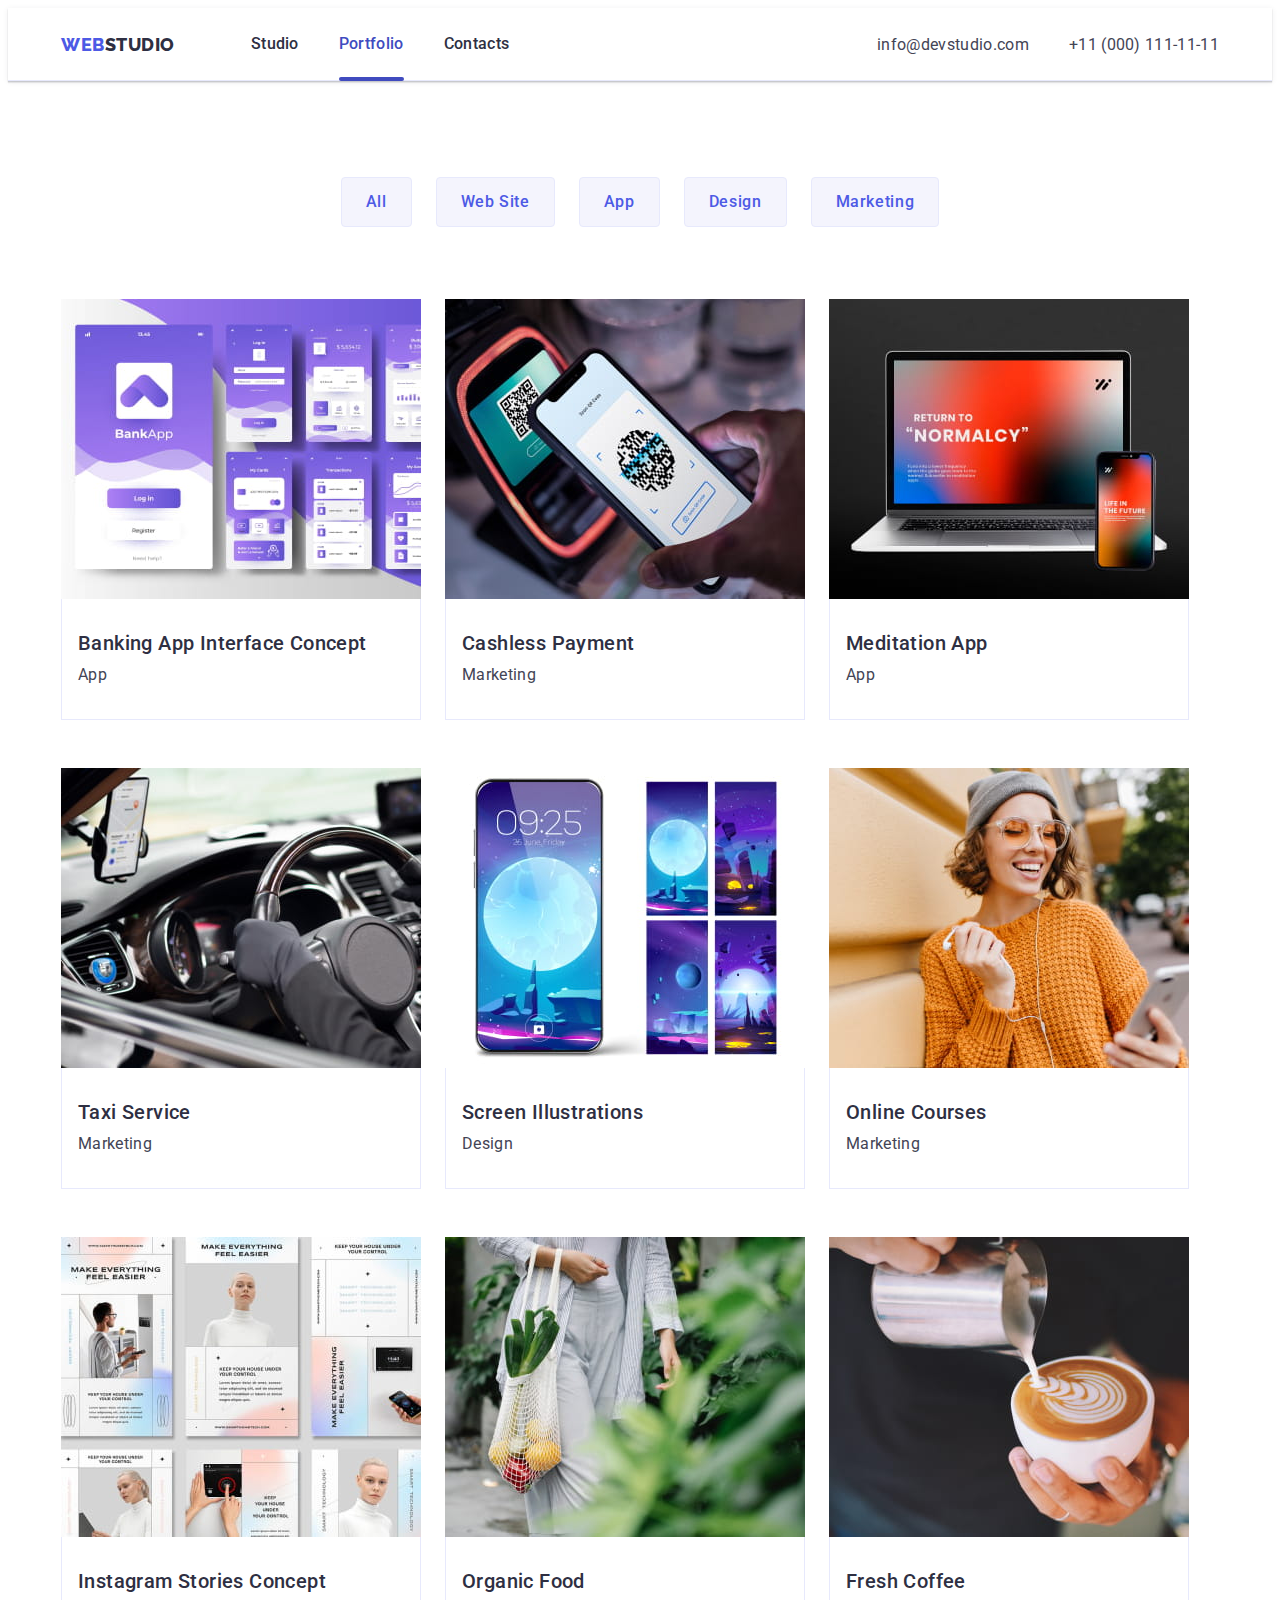
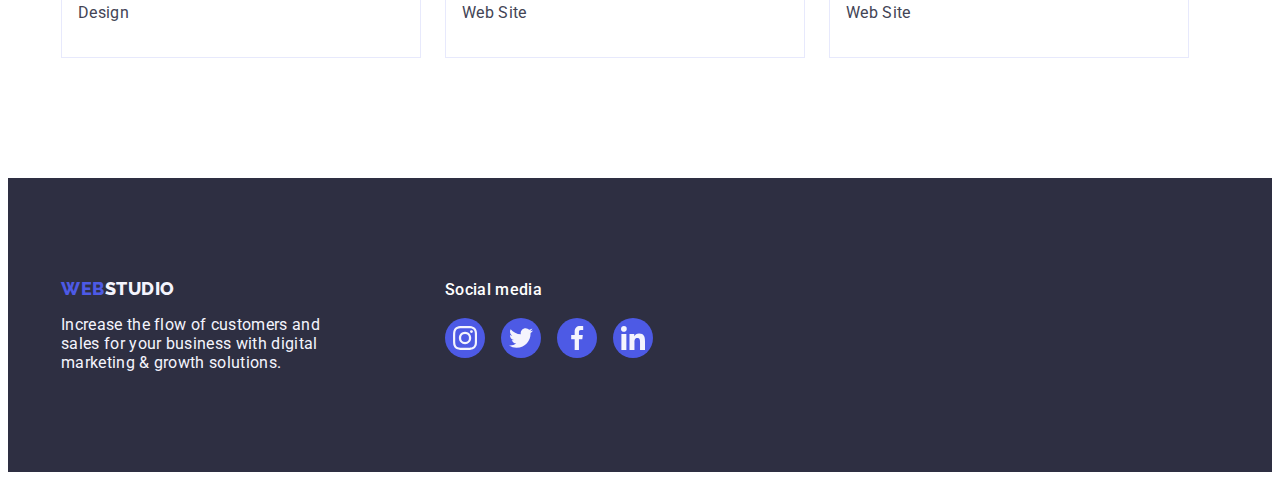
==== portfolio.html @ 4f1184f6 "Initial commit" ====
<!DOCTYPE html>
<html lang="en">
  <head>
    <meta charset="UTF-8" />
    <meta http-equiv="X-UA-Compatible" content="IE=edge" />
    <meta name="viewport" content="width=device-width, initial-scale=1.0" />
    <title>Portfolio</title>
    <link rel="preconnect" href="https://fonts.googleapis.com" />
    <link rel="preconnect" href="https://fonts.gstatic.com" crossorigin />
    <link
      href="https://fonts.googleapis.com/css2?family=Raleway:wght@800&family=Roboto:wght@400;500;700;900&display=swap"
      rel="stylesheet"
    />
    <link
      rel="stylesheet"
      href="https://cdnjs.cloudflare.com/ajax/libs/modern-normalize/1.1.0/modern-normalize.min.css"
      integrity="sha512-wpPYUAdjBVSE4KJnH1VR1HeZfpl1ub8YT/NKx4PuQ5NmX2tKuGu6U/JRp5y+Y8XG2tV+wKQpNHVUX03MfMFn9Q=="
      crossorigin="anonymous"
      referrerpolicy="no-referrer"
    />
    <link rel="stylesheet" href="./css/styles.css" />
  </head>
  <body>
    <!-- Header section -->
    <header class="header">
      <div class="header-container container">
        <!-- Navigation -->
        <nav class="header-nav">
          <a class="header-logo logo link" href="./index.html"
            >Web<span class="logo-span">Studio</span></a
          >
          <ul class="header-nav-list list">
            <li class="nav-item">
              <a class="header-link link" href="./index.html">Studio</a>
            </li>
            <li class="nav-item">
              <a class="header-link link active" href="./portfolio.html"
                >Portfolio</a
              >
            </li>
            <li class="nav-item">
              <a class="header-link link" href="./contacts.htm">Contacts</a>
            </li>
          </ul>
        </nav>

        <!-- Address -->
        <address class="header-address">
          <ul class="header-address-list list">
            <li class="address-item">
              <a class="address-link link" href="mailto:info@devstudio.com"
                >info@devstudio.com</a
              >
            </li>
            <li class="address-item">
              <a class="address-link link" href="tel:+110001111111"
                >+11 (000) 111-11-11</a
              >
            </li>
          </ul>
        </address>
      </div>
    </header>

    <main>
      <!-- Portfolio section -->
      <section class="portfolio">
        <div class="container">
          <!--Скрытый заголовок, используем для ассистивных технологий и индексатор -->
          <h1 class="portfolio-title title visually-hidden">Our Portfolio</h1>

          <ul class="portfolio-button-list list">
            <li>
              <button class="portfolio-button btn" type="button">All</button>
            </li>
            <li>
              <button class="portfolio-button btn" type="button">
                Web Site
              </button>
            </li>
            <li>
              <button class="portfolio-button btn" type="button">App</button>
            </li>
            <li>
              <button class="portfolio-button btn" type="button">Design</button>
            </li>
            <li>
              <button class="portfolio-button btn" type="button">
                Marketing
              </button>
            </li>
          </ul>

          <ul class="portfolio-img-list list">
            <li class="portfolio-item">
              <a class="portfolio-link link" href="">
                <div class="portfolio-thumb">
                  <img
                    src="./images/portfolio/banking-1.jpg"
                    alt="bank app"
                    width="360"
                    height="300"
                  />

                  <p class="overlay-text text">
                    14 Stylish and User-Friendly App Design Concepts · Task
                    Manager App · Calorie Tracker App · Exotic Fruit Ecommerce
                    App · Cloud Storage App
                  </p>
                </div>
                <div class="portfolio-description">
                  <h2 class="subtitle">Banking App Interface Concept</h2>
                  <p class="text">App</p>
                </div>
              </a>
            </li>
            <li class="portfolio-item">
              <a class="portfolio-link link" href="">
                <div class="portfolio-thumb">
                  <img
                    src="./images/portfolio/payment-2.jpg"
                    alt="mobilephone"
                    width="360"
                    height="300"
                  />

                  <p class="overlay-text text">
                    14 Stylish and User-Friendly App Design Concepts · Task
                    Manager App · Calorie Tracker App · Exotic Fruit Ecommerce
                    App · Cloud Storage App
                  </p>
                </div>
                <div class="portfolio-description">
                  <h2 class="subtitle">Cashless Payment</h2>
                  <p class="text">Marketing</p>
                </div>
              </a>
            </li>
            <li class="portfolio-item">
              <a class="portfolio-link link" href="">
                <div class="portfolio-thumb">
                  <img
                    src="./images/portfolio/meditation-3.jpg"
                    alt="laptop"
                    width="360"
                    height="300"
                  />

                  <p class="overlay-text text">
                    14 Stylish and User-Friendly App Design Concepts · Task
                    Manager App · Calorie Tracker App · Exotic Fruit Ecommerce
                    App · Cloud Storage App
                  </p>
                </div>
                <div class="portfolio-description">
                  <h2 class="subtitle">Meditation App</h2>
                  <p class="text">App</p>
                </div>
              </a>
            </li>
            <li class="portfolio-item">
              <a class="portfolio-link link" href="">
                <div class="portfolio-thumb">
                  <img
                    src="./images/portfolio/taxi-4.jpg"
                    alt="car"
                    width="360"
                    height="300"
                  />

                  <p class="overlay-text text">
                    14 Stylish and User-Friendly App Design Concepts · Task
                    Manager App · Calorie Tracker App · Exotic Fruit Ecommerce
                    App · Cloud Storage App
                  </p>
                </div>
                <div class="portfolio-description">
                  <h2 class="subtitle">Taxi Service</h2>
                  <p class="text">Marketing</p>
                </div>
              </a>
            </li>
            <li class="portfolio-item">
              <a class="portfolio-link link" href="">
                <div class="portfolio-thumb">
                  <img
                    src="./images/portfolio/illustrations-5.jpg"
                    alt="mobilephone"
                    width="360"
                    height="300"
                  />

                  <p class="overlay-text text">
                    14 Stylish and User-Friendly App Design Concepts · Task
                    Manager App · Calorie Tracker App · Exotic Fruit Ecommerce
                    App · Cloud Storage App
                  </p>
                </div>
                <div class="portfolio-description">
                  <h2 class="subtitle">Screen Illustrations</h2>
                  <p class="text">Design</p>
                </div>
              </a>
            </li>
            <li class="portfolio-item">
              <a class="portfolio-link link" href="">
                <div class="portfolio-thumb">
                  <img
                    src="./images/portfolio/courses-6.jpg"
                    alt="girl"
                    width="360"
                    height="300"
                  />

                  <p class="overlay-text text">
                    14 Stylish and User-Friendly App Design Concepts · Task
                    Manager App · Calorie Tracker App · Exotic Fruit Ecommerce
                    App · Cloud Storage App
                  </p>
                </div>
                <div class="portfolio-description">
                  <h2 class="subtitle">Online Courses</h2>
                  <p class="text">Marketing</p>
                </div>
              </a>
            </li>
            <li class="portfolio-item">
              <a class="portfolio-link link" href="">
                <div class="portfolio-thumb">
                  <img
                    src="./images/portfolio/instories-7.jpg"
                    alt="people and innovations"
                    width="360"
                    height="300"
                  />

                  <p class="overlay-text text">
                    14 Stylish and User-Friendly App Design Concepts · Task
                    Manager App · Calorie Tracker App · Exotic Fruit Ecommerce
                    App · Cloud Storage App
                  </p>
                </div>
                <div class="portfolio-description">
                  <h2 class="subtitle">Instagram Stories Concept</h2>
                  <p class="text">Design</p>
                </div>
              </a>
            </li>
            <li class="portfolio-item">
              <a class="portfolio-link link" href="">
                <div class="portfolio-thumb">
                  <img
                    src="./images/portfolio/orgfood-8.jpg"
                    alt="woman carry vegetables"
                    width="360"
                    height="300"
                  />

                  <p class="overlay-text text">
                    14 Stylish and User-Friendly App Design Concepts · Task
                    Manager App · Calorie Tracker App · Exotic Fruit Ecommerce
                    App · Cloud Storage App
                  </p>
                </div>
                <div class="portfolio-description">
                  <h2 class="subtitle">Organic Food</h2>
                  <p class="text">Web Site</p>
                </div>
              </a>
            </li>
            <li class="portfolio-item">
              <a class="portfolio-link link" href="">
                <div class="portfolio-thumb">
                  <img
                    src="./images/portfolio/frcoffe-9.jpg"
                    alt="cup of coffee"
                    width="360"
                    height="300"
                  />

                  <p class="overlay-text text">
                    14 Stylish and User-Friendly App Design Concepts · Task
                    Manager App · Calorie Tracker App · Exotic Fruit Ecommerce
                    App · Cloud Storage App
                  </p>
                </div>
                <div class="portfolio-description">
                  <h2 class="subtitle">Fresh Coffee</h2>
                  <p class="text">Web Site</p>
                </div>
              </a>
            </li>
          </ul>
        </div>
      </section>
    </main>

    <!-- Footer -->
    <footer class="footer">
      <div class="footer-container container">
        <div class="logo-container">
          <a class="logo link" href="./index.html"
            >Web<span class="footer-span">Studio</span></a
          >
          <p class="footer-text">
            Increase the flow of customers and sales for your business with
            digital marketing & growth solutions.
          </p>
        </div>
        <div class="social-container">
          <p class="footer-social-text">Social media</p>
          <ul class="footer-social-list list">
            <li class="footer-social-item">
              <a
                class="footer-social-link"
                href="https://www.instagram.com/"
                target="_blank"
                rel="noopener noreferrer"
                aria-label="Instagram icon"
              >
                <svg class="footer-social-icon" width="24" height="24">
                  <use href="./images/icons.svg#icon-instagram"></use>
                </svg>
              </a>
            </li>
            <li class="footer-social-item">
              <a
                class="footer-social-link"
                href="https://twitter.com/"
                target="_blank"
                rel="noopener noreferrer"
                aria-label="Twitter icon"
              >
                <svg class="footer-social-icon" width="24" height="24">
                  <use href="./images/icons.svg#icon-twitter"></use>
                </svg>
              </a>
            </li>
            <li class="footer-social-item">
              <a
                class="footer-social-link"
                href="https://www.facebook.com/"
                target="_blank"
                rel="noopener noreferrer"
                aria-label="Facebook icon"
              >
                <svg class="footer-social-icon" width="24" height="24">
                  <use href="./images/icons.svg#icon-facebook"></use>
                </svg>
              </a>
            </li>
            <li class="footer-social-item">
              <a
                class="footer-social-link"
                href="https://www.linkedin.com/"
                target="_blank"
                rel="noopener noreferrer"
                aria-label="Linkedin icon"
              >
                <svg class="footer-social-icon" width="24" height="24">
                  <use href="./images/icons.svg#icon-linkedin"></use>
                </svg>
              </a>
            </li>
          </ul>
        </div>
      </div>
    </footer>
  </body>
</html>
---- css/styles.css ----
:root {
  /* FONTS */
  --primary-fonts: Roboto, sans-serif;
  --secondary-fonts: Raleway, sans-serif;

  /* FONTS COLOR */
  --primary-text-color: #434455;
  --secondary-text-color: #2e2f42;
  --third-text-color: #f4f4fd;

  /* ACCENT COLOR */
  --primary-accent-color: #404bbf;
  --secondary-accent-color: #4d5ae5;
  --third-accent-color: #31d0aa;

  /* BACKGROUN-COLOR */
  --primary-background-color: #ffffff;
  --secondary-background-color: #2e2f42;
  --third-background-color: #f4f4fd;
  --border-color: #e7e9fc;
  --secondary-border-color: #8e8f99;

  /* MODAL-BG-COLOR */
  --backdrop-background-color: rgba(46, 47, 66, 0.4);
  --modal-background-color: #fcfcfc;
  --modal-btn-color: #e7e9fc;
  --modal-icon-color: #2e2f42;

  /* ICONS COLOR */
  --social-icons-color: #f4f4fd;
  --customer-icon-color: #8e8f99;

  /* ANIMATION */

  --anim-fast: 250ms cubic-bezier(0.4, 0, 0.2, 1);

  /* Z-INDEX */
  --header-idx: 10;
  --modal-idx: 100;
}

/**
  |============================
  | Visualy-hidden H2 H1 utilita
  |============================
*/
.visually-hidden {
  position: absolute;
  width: 1px;
  height: 1px;
  margin: -1px;
  border: 0;
  padding: 0;
  white-space: nowrap;
  clip-path: inset(100%);
  clip: rect(0 0 0 0);
  overflow: hidden;
}

.is-hidden {
  opacity: 0;
  visibility: hidden;
  pointer-events: none;
}

/**
  |============================
  | BASE STYLE
  |============================
*/
body {
  /* padding-top: 72px; */
  font-family: var(--primary-fonts);
  letter-spacing: 0.02em;
  color: var(--primary-text-color);

  background-color: var(--primary-background-color);
}

h1,
h2,
h3,
h4,
h5,
h6,
p {
  margin: 0;
}

img {
  display: block;
}

ul {
  margin: 0;
  padding: 0;
}

.container {
  padding-left: 15px;
  padding-right: 15px;
  margin: 0 auto;

  width: 1158px;
  /* outline: 2px solid tomato; */
}

.list {
  list-style: none;
}

.link {
  color: currentColor;
  text-decoration: none;
}

.title {
  color: var(--secondary-text-color);
  font-weight: 700;
  font-size: 36px;
  line-height: 1.1;
  text-align: center;
  text-transform: capitalize;
}

.subtitle {
  margin-bottom: 8px;

  color: var(--secondary-text-color);
  letter-spacing: 0.02em;
  font-weight: 500;
  font-size: 20px;
  line-height: 1.2;
}

.text {
  font-size: 16px;
  line-height: 1.5;
}

.btn {
  display: inline-block;

  font-family: inherit;
  font-size: 16px;
  font-weight: 500;
  line-height: 1.5;
  letter-spacing: 0.04em;

  cursor: pointer;
  border-radius: 4px;
}

/* INDEX PAGE */
/**
  |============================
  | HEADER STYLE
  |============================
*/

.header-container {
  display: flex;
  align-items: center;
}

/* HEADER NAV */
.header {
  /* position: fixed;
  top: 0;
  left: 0; */

  width: 100%;

  box-shadow: 0px 2px 1px rgba(46, 47, 66, 0.08),
    0px 1px 1px rgba(46, 47, 66, 0.16), 0px 1px 6px rgba(46, 47, 66, 0.08);

  border-bottom: 1px solid var(--border-color);
}
.header-nav {
  margin-right: auto;

  display: flex;
  align-items: center;
}
.logo {
  color: #4d5ae5;
  font-family: var(--secondary-fonts);
  font-weight: 800;
  font-size: 18px;
  line-height: 1.17;
  letter-spacing: 0.03em;
  text-transform: uppercase;
}

.header-logo {
  margin-right: 76px;
  padding: 25.5px 0;

  display: block;
}

.logo-span {
  color: #2e2f42;
}

.header-nav-list {
  display: flex;
  gap: 40px;
}

.header-link {
  position: relative;

  display: block;
  padding: 24px 0;

  color: var(--secondary-text-color);
  font-weight: 500;
  font-size: 16px;
  line-height: 1.5;

  transition: color var(--anim-fast);
}

.header-link:hover,
.header-link:focus {
  color: var(--primary-accent-color);
}

.header-link.active {
  color: var(--primary-accent-color);
}

.header-link::after {
  content: '';
  position: absolute;
  bottom: -1px;

  display: block;
  width: 100%;
  height: 4px;

  border-radius: 2px;
}

.header-link.active::after {
  background-color: var(--primary-accent-color);
}

/* HEADER ADRRESS */
.header-address-list {
  display: flex;
  gap: 40px;
}

.address-link {
  padding: 24px 0;

  display: block;

  font-style: normal;

  transition: color var(--anim-fast);
}

.address-link:hover,
.address-link:focus {
  color: var(--primary-accent-color);
}

/**
  |============================
  | HERO STYLE
  |============================
*/

.hero {
  max-width: 1440px;
  margin-left: auto;
  margin-right: auto;
  padding-top: 188px;
  padding-bottom: 188px;

  text-align: center;

  background-color: var(--secondary-background-color);
  background-image: linear-gradient(
      rgba(46, 47, 66, 0.7),
      rgba(46, 47, 66, 0.7)
    ),
    url(../images/hero/hero-bgi.jpg);
  background-repeat: no-repeat;
  background-size: cover;
  background-position: center;
}

.hero-title {
  max-width: 496px;
  margin-bottom: 48px;
  margin-left: auto;
  margin-right: auto;

  color: #ffffff;
  font-weight: 700;
  font-size: 56px;
  line-height: 1.07;
  letter-spacing: 0.02em;
}

.hero-button {
  padding: 16px 32px;

  display: block;
  margin: 0 auto;
  min-width: 169px;
  height: 56px;

  color: #ffffff;

  background-color: var(--secondary-accent-color);
  border: none;

  transition: background-color var(--anim-fast);
}

.hero-button:hover,
.hero-button:focus {
  background-color: var(--primary-accent-color);
}

/**
  |============================
  | FEATURES STYLE
  |============================
*/
.features {
  padding-top: 120px;
  padding-bottom: 120px;
}

.features-list {
  display: flex;
  gap: 24px;
}

.features-item {
  flex-basis: calc((100% - 24px * 3) / 4);
}

/* FEATURES ICONS STYLE */

.features-thumb {
  display: flex;
  justify-content: center;
  align-items: center;
  height: 112px;
  margin-bottom: 8px;

  background: var(--third-background-color);
  border-radius: 4px;
}

/**
  |============================
  | ABOUT STYLE
  |============================
*/

.about {
  padding-bottom: 120px;
}

.about-title {
  margin-bottom: 72px;
}

.about-list {
  display: flex;
  gap: 24px;
}

.about-item {
  flex-basis: calc((100% - 24px * 2) / 3);
}

/**
  |============================
  | EMPLOYEE STYLE
  |============================
*/
.employee {
  padding: 120px 0;

  background-color: var(--third-background-color);
}

.employee-title {
  margin-bottom: 72px;
}

.employee-list {
  display: flex;
  gap: 24px;
}

.employee-item {
  flex-basis: calc((100% - 24px * 3) / 4);
  border-radius: 0px 0px 4px 4px;
  background-color: var(--primary-background-color);
  box-shadow: 0px 1px 6px rgba(46, 47, 66, 0.08),
    0px 1px 1px rgba(46, 47, 66, 0.16), 0px 2px 1px rgba(46, 47, 66, 0.08);
}

.employee-description {
  padding-top: 32px;
  padding-bottom: 32px;
}

.employee-text {
  margin-bottom: 8px;
  text-align: center;
}

/* EMPLOYEE SOCIAL ICONS */

.employee-social-list {
  display: flex;
  justify-content: center;
  gap: 24px;
}

.employee-social-link {
  display: flex;
  justify-content: center;
  align-items: center;
  width: 40px;
  height: 40px;

  color: var(--social-icons-color);

  background-color: var(--secondary-accent-color);
  border-radius: 50%;

  transition: background-color var(--anim-fast);
}

.employee-social-link:hover,
.employee-social-link:focus {
  background-color: var(--primary-accent-color);
}

.employee-social-icon {
  fill: currentColor;
}

/**
  |============================
  | CUSTOMERS STYLEA
  |============================
*/

.customers {
  padding-top: 120px;
  padding-bottom: 120px;
}

.customers-title {
  margin-bottom: 72px;
}

.customers-social-list {
  display: flex;
  gap: 24px;
}

.customers-social-link {
  display: flex;
  justify-content: center;
  align-items: center;
  width: 168px;
  height: 88px;

  color: var(--customer-icon-color);

  border: 1px solid var(--secondary-border-color);
  border-radius: 4px;

  transition: border-color var(--anim-fast), color var(--anim-fast);
}

.customers-social-link:hover,
.customers-social-link:focus {
  border-color: var(--primary-accent-color);
  color: var(--primary-accent-color);
}

.customer-social-icon {
  fill: currentColor;
}

/**
  |============================
  | FOOTER STYLE
  |============================
*/
.footer {
  padding-top: 100px;
  padding-bottom: 100px;

  color: var(--third-text-color);

  background-color: var(--secondary-background-color);
}

.footer-container {
  display: flex;
  align-items: baseline;
}

.logo-container {
  margin-right: 120px;
}

.footer .logo {
  margin-bottom: 16px;

  display: inline-block;
}

.footer-span {
  color: #f4f4fd;
}

.footer-text {
  width: 264px;
}

/* FOOTER SOCIAL STYLE */

.footer-social-text {
  margin-bottom: 16px;
  color: #ffffff;
  font-weight: 500;
  line-height: 1.5;
}

.footer-social-list {
  display: flex;
  gap: 16px;
}

.footer-social-link {
  display: flex;
  justify-content: center;
  align-items: center;
  width: 40px;
  height: 40px;

  color: var(--social-icons-color);

  background-color: var(--secondary-accent-color);
  border-radius: 50%;

  transition: background-color var(--anim-fast);
}

.footer-social-link:hover,
.footer-social-link:focus {
  background-color: var(--third-accent-color);
}

.footer-social-icon {
  fill: currentColor;
}

/* PORTFOLIO-PAGE */

/**
  |============================
  | PORTFOLIO BUTTON STYLE
  |============================
*/

.portfolio-button-list {
  margin-bottom: 72px;

  display: flex;
  gap: 24px;
  justify-content: center;
}

.portfolio-button {
  padding: 12px 24px;

  min-width: 69px;
  min-height: 48px;

  color: var(--secondary-accent-color);

  border: 1px solid var(--border-color);
  background-color: var(--third-background-color);

  transition: color var(--anim-fast), border-color var(--anim-fast),
    background-color var(--anim-fast), box-shadow var(--anim-fast);
}

.portfolio-button:hover,
.portfolio-button:focus {
  color: #ffffff;
  border-color: 1px solid transparent;
  background-color: var(--primary-accent-color);
  box-shadow: 0px 3px 1px rgba(0, 0, 0, 0.1), 0px 2px 1px rgba(0, 0, 0, 0.08),
    0px 2px 2px rgba(0, 0, 0, 0.12);
}

/**
  |============================
  | PORTFOLIO STYLE
  |============================
*/

.portfolio {
  padding-top: 96px;
  padding-bottom: 120px;
}

.portfolio-img-list {
  display: flex;
  flex-wrap: wrap;
  column-gap: 24px;
  row-gap: 48px;
  flex-basis: calc((100% - 48px * 2) / 3);
}

.portfolio-link {
  display: block;

  transition: box-shadow var(--anim-fast);
}

.portfolio-link:hover,
.portfolio-link:focus {
  box-shadow: 0px 1px 6px rgba(46, 47, 66, 0.08),
    0px 1px 1px rgba(46, 47, 66, 0.16), 0px 2px 1px rgba(46, 47, 66, 0.08);
}

/* PORTFOLIO overlay action*/
.portfolio-thumb {
  position: relative;
  overflow: hidden;
}

.overlay-text {
  padding: 40px 32px;
  position: absolute;
  top: 0;
  left: 0;

  width: 100%;
  height: 100%;

  color: var(--third-text-color);
  background-color: var(--secondary-accent-color);

  transform: translateY(100%);
  transition: transform var(--anim-fast);
}

.portfolio-link:hover .overlay-text,
.portfolio-link:focus .overlay-text {
  transform: translateY(0);
}

.portfolio-description {
  padding: 32px 16px;

  border: 1px solid var(--border-color);

  border-top: none;
}

/**
  |============================
  | MODAL WINDOW
  |============================
*/

.backdrop {
  position: fixed;
  top: 0;
  left: 0;
  width: 100%;
  height: 100%;

  background-color: var(--backdrop-background-color);
  /* backdrop-filter: blur(1px); */
  z-index: var(--modal-idx);

  transition: opacity var(--anim-fast), visibility var(--anim-fast);
}

.backdrop.is-hidden {
  opacity: 0;
  visibility: hidden;
  pointer-events: none;
}

.backdrop.is-hidden .modal {
  opacity: 0;
  transform: scale(1.2) translate(-50%, -50%);
}

.modal {
  position: absolute;
  top: 50%;
  left: 50%;

  transform: scale(1) translate(-50%, -50%);

  width: 408px;
  min-height: 576px;

  background-color: var(--modal-background-color);
  box-shadow: 0px 1px 1px rgba(0, 0, 0, 0.14), 0px 1px 3px rgba(0, 0, 0, 0.12),
    0px 2px 1px rgba(0, 0, 0, 0.2);
  border-radius: 4px;

  transition: transform var(--anim-fast);
}

.modal-close-btn {
  position: absolute;
  top: 24px;
  right: 24px;

  transition: background-color var(--anim-fast), border var(--anim-fast);

  display: flex;
  justify-content: center;
  align-items: center;

  padding: 0;
  width: 24px;
  height: 24px;

  color: var(--modal-icon-color);
  background-color: var(--modal-btn-color);
  border: 1px solid rgba(0, 0, 0, 0.1);
  border-radius: 50%;
  cursor: pointer;
}

.modal-close-btn:hover,
.modal-close-btn:focus {
  background-color: var(--primary-accent-color);
  border: none;
  color: white;
}

.modal-close-icon {
  fill: currentColor;
  transition: fill var(--anim-fast);
}

.modal-close-btn:hover .modal-close-icon,
.modal-close-btn:focus .modal-close-icon {
  fill: currentColor;
}
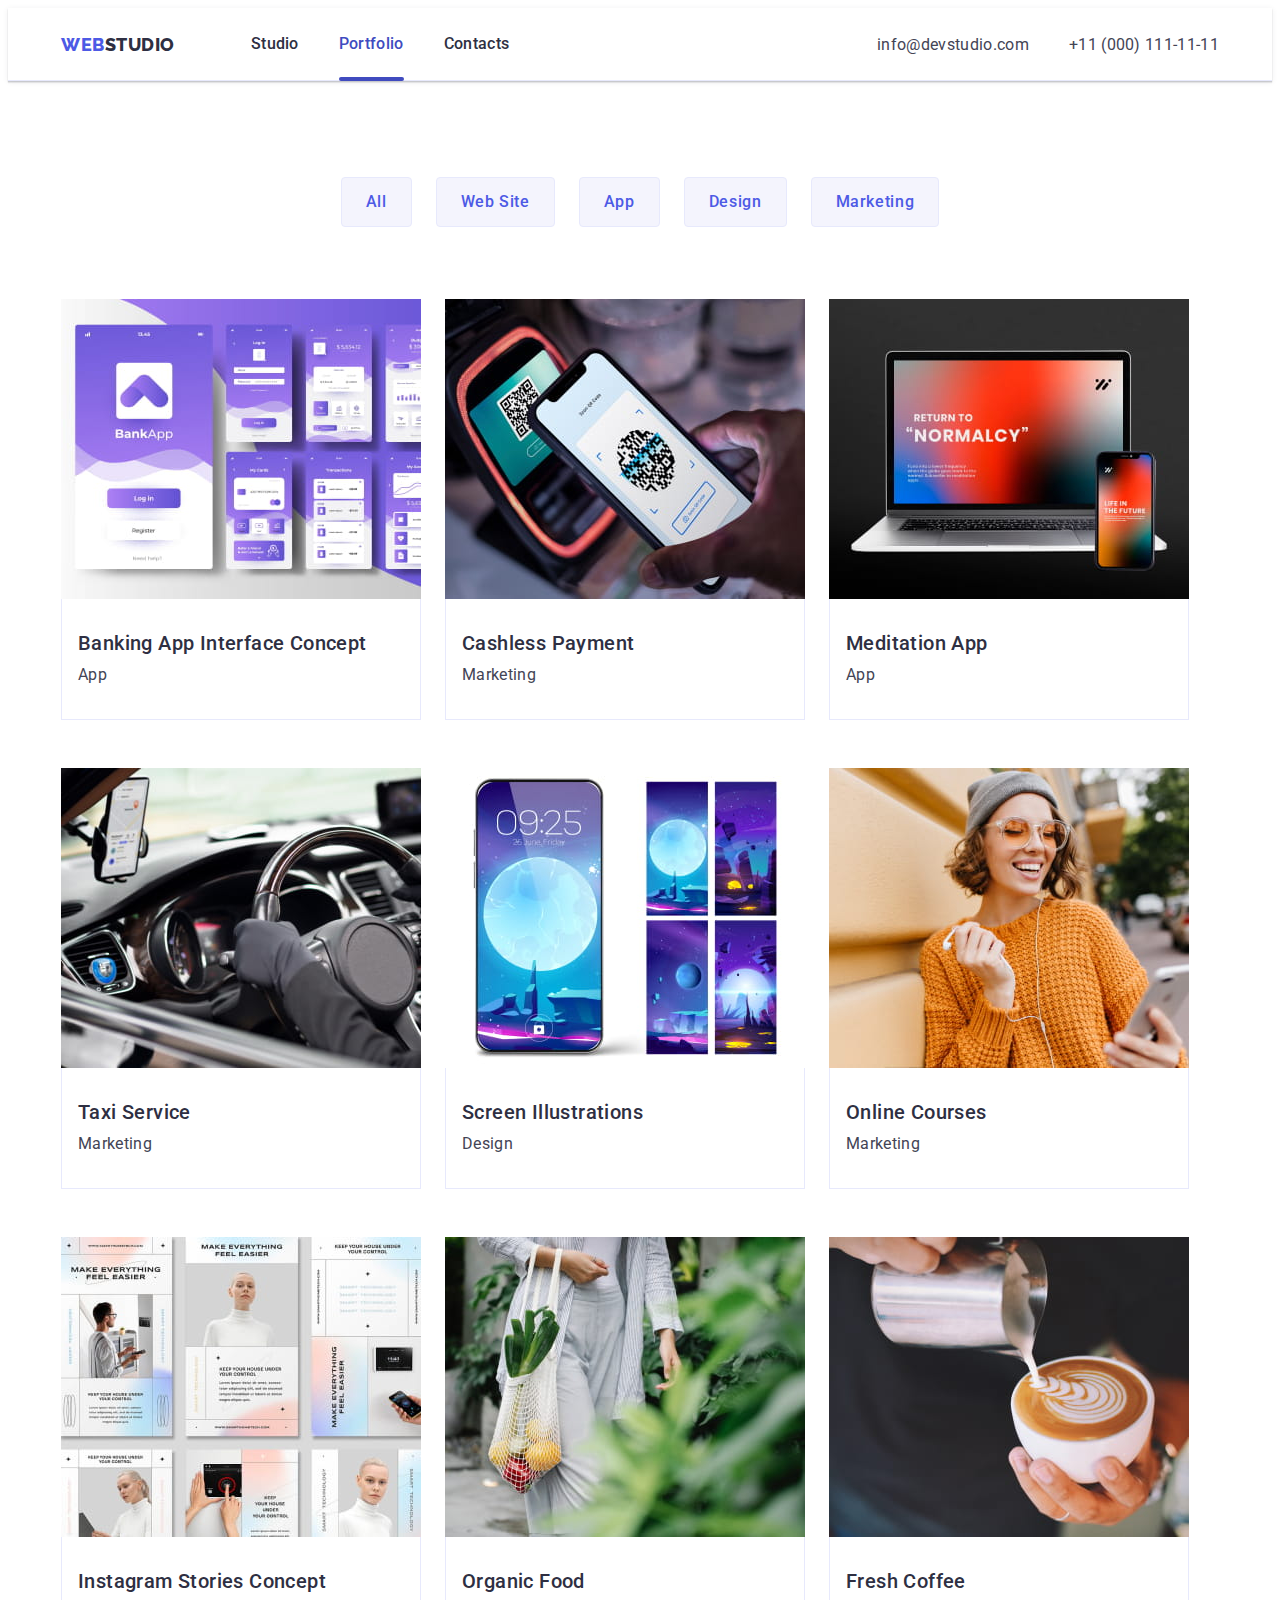
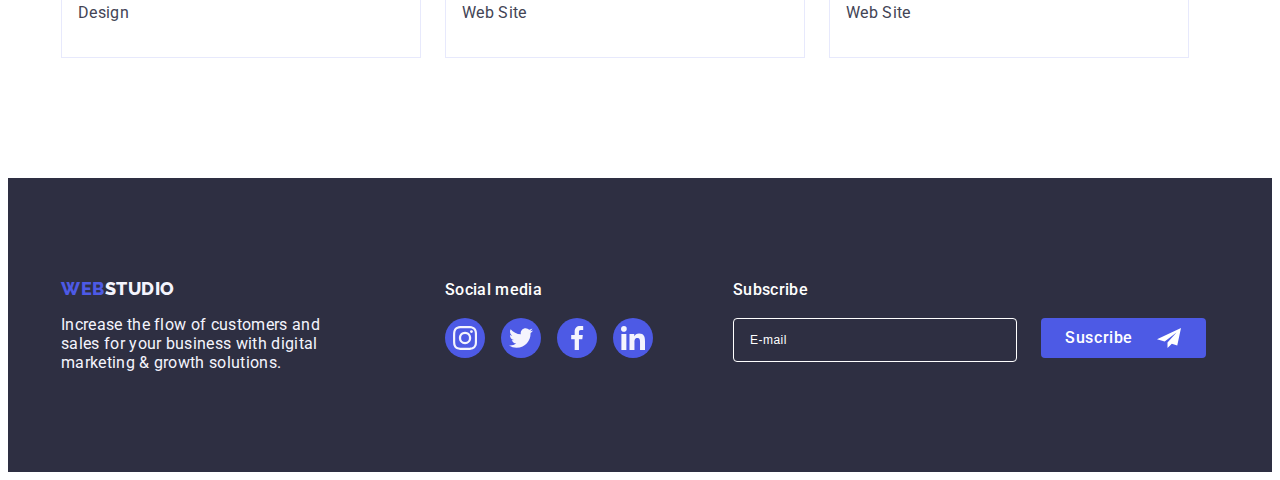
==== commit 82de9250: "last update" ====
--- a/portfolio.html
+++ b/portfolio.html
@@ -364,6 +364,31 @@
             </li>
           </ul>
         </div>
+
+        <!-- SUBSCRIBE  -->
+        <div class="subscribe-container">
+          <form class="subscribe-form">
+            <label class="subscribe-label text" for="subscribe"
+              >Subscribe</label
+            >
+
+            <div class="subscribe-wrapper">
+              <input
+                class="subscribe-input"
+                type="email"
+                name="subscribe"
+                id="subscribe"
+                placeholder="E-mail"
+              />
+              <button class="subscribe-button btn" type="submit">
+                Suscribe
+                <svg class="subscribe-icon" width="24" height="24">
+                  <use href="./images/icons.svg#icon-subscribe"></use>
+                </svg>
+              </button>
+            </div>
+          </form>
+        </div>
       </div>
     </footer>
   </body>
--- a/css/styles.css
+++ b/css/styles.css
@@ -25,6 +25,10 @@
   --modal-background-color: #fcfcfc;
   --modal-btn-color: #e7e9fc;
   --modal-icon-color: #2e2f42;
+  /* FORM TEXT COLOR */
+  --form-text-color: #8e8f99;
+  --form-border-color: rgba(46, 47, 66, 0.4);
+  --form-icon-color: #2e2f42;
 
   /* ICONS COLOR */
   --social-icons-color: #f4f4fd;
@@ -37,6 +41,46 @@
   /* Z-INDEX */
   --header-idx: 10;
   --modal-idx: 100;
+}
+
+/* ANIMATIONS  */
+
+@keyframes horizontal-shaking {
+  0% {
+    transform: translateX(0);
+  }
+  1.5%,
+  4.5%,
+  7.5% {
+    transform: translateX(5px);
+  }
+  3%,
+  6%,
+  9% {
+    transform: translateX(-5px);
+  }
+  10% {
+    transform: translateX(0);
+  }
+}
+
+@keyframes vertical-shaking {
+  0% {
+    transform: translateY(0);
+  }
+  1.5%,
+  4.5%,
+  7.5% {
+    transform: translateY(5px);
+  }
+  3%,
+  6%,
+  9% {
+    transform: translateY(-5px);
+  }
+  10% {
+    transform: translateY(0);
+  }
 }
 
 /**
@@ -321,6 +365,7 @@
   border: none;
 
   transition: background-color var(--anim-fast);
+  animation: horizontal-shaking 6s infinite;
 }
 
 .hero-button:hover,
@@ -571,6 +616,62 @@
 
 .footer-social-icon {
   fill: currentColor;
+}
+
+/* SUBSCRIBE STYLES */
+
+.subscribe-container {
+  margin-left: 80px;
+}
+.subscribe-form {
+}
+.subscribe-label {
+  display: block;
+  margin-bottom: 16px;
+  font-weight: 500;
+  color: #ffffff;
+}
+.subscribe-wrapper {
+  display: flex;
+
+  gap: 24px;
+}
+.subscribe-input {
+  width: 264px;
+  height: 40px;
+  padding-left: 16px;
+  font-size: 12px;
+  line-height: 2;
+  letter-spacing: 0.04em;
+  color: #ffffff;
+
+  border: 1px solid #ffffff;
+  box-shadow: (0px 4px 4px rgba(0, 0, 0, 0.15));
+  background-color: transparent;
+  border-radius: 4px;
+}
+
+.subscribe-input::placeholder {
+  color: #ffffff;
+}
+
+.subscribe-button {
+  display: flex;
+  gap: 24px;
+  align-items: center;
+
+  padding: 8px 24px;
+
+  width: 165px;
+  height: 40px;
+
+  border: none;
+  color: #ffffff;
+  background-color: var(--secondary-accent-color);
+  animation: vertical-shaking 6s infinite;
+}
+.subscribe-icon {
+  fill: #ffffff;
 }
 
 /* PORTFOLIO-PAGE */
@@ -717,6 +818,7 @@
 
   transform: scale(1) translate(-50%, -50%);
 
+  padding: 0 24px 24px 24px;
   width: 408px;
   min-height: 576px;
 
@@ -766,3 +868,152 @@
 .modal-close-btn:focus .modal-close-icon {
   fill: currentColor;
 }
+
+/* FORM STYLE */
+
+.modal-title {
+  display: block;
+  margin-top: 72px;
+  margin-bottom: 16px;
+  text-align: center;
+  font-weight: 500;
+  color: var(--secondary-text-color);
+}
+.modal-form {
+}
+.form-label {
+  display: block;
+  margin-bottom: 4px;
+
+  font-size: 12px;
+  line-height: 1.17;
+  letter-spacing: 0.04em;
+  color: var(--form-text-color);
+}
+.form-wrapper {
+  position: relative;
+  margin-bottom: 8px;
+}
+.form-field {
+  width: 100%;
+  height: 40px;
+  padding: 0;
+  padding-left: 38px;
+
+  border: 1px solid var(--form-border-color);
+  outline: transparent;
+  outline-offset: -1px;
+  border-radius: 4px;
+  transition: outline var(--anim-fast);
+}
+
+.form-field:focus {
+  outline: 1px solid var(--secondary-accent-color);
+}
+
+.form-field:focus + .form-icon {
+  fill: var(--secondary-accent-color);
+}
+
+.form-icon {
+  position: absolute;
+  top: 50%;
+  left: 16px;
+
+  transform: translateY(-50%);
+  transition: fill var(--anim-fast);
+  pointer-events: none;
+
+  fill: var(--form-icon-color);
+}
+.form-comment {
+  display: block;
+  width: 100%;
+  height: 120px;
+  padding: 8px 16px;
+  margin-bottom: 16px;
+
+  transition: outline var(--anim-fast);
+
+  font-size: 12px;
+  line-height: 1.17;
+  letter-spacing: 0.04em;
+  color: rgba(46, 47, 66, 0.4);
+
+  outline: transparent;
+  outline-offset: -1px;
+  border: 1px solid var(--form-border-color);
+  border-radius: 4px;
+  resize: none;
+}
+
+.form-comment::placeholder {
+  color: rgba(46, 47, 66, 0.4);
+}
+
+.form-comment:focus {
+  outline: 1px solid var(--secondary-accent-color);
+}
+
+.form-agreement {
+  display: flex;
+  /* justify-content: center; */
+  align-items: center;
+  gap: 8px;
+  margin-bottom: 24px;
+}
+.form-check-input {
+  /* appearance: none; */
+  color: rgba(46, 47, 66, 0.4);
+}
+
+.form-agreement-text {
+  font-size: 12px;
+  line-height: 1.17;
+  letter-spacing: 0.04em;
+  color: var(--form-text-color);
+}
+.form-agreement-link {
+  color: var(--secondary-accent-color);
+}
+.form-btn {
+  padding: 16px 32px;
+
+  display: block;
+  margin: 0 auto;
+  min-width: 169px;
+  height: 56px;
+
+  color: #ffffff;
+
+  background-color: var(--secondary-accent-color);
+  border: none;
+  box-shadow: 0px 4px 4px rgba(0, 0, 0, 0.15);
+
+  transition: background-color var(--anim-fast);
+}
+
+.form-btn:hover,
+.form-btn:focus {
+  background-color: var(--primary-accent-color);
+}
+
+/* SVG CHECKBOX */
+
+.unchecked {
+  opacity: 1;
+  transition: opacity var(--anim-fast);
+}
+
+.checked {
+  opacity: 0;
+  transition: opacity var(--anim-fast);
+}
+
+.form-check-input:checked + .form-custom-check > .unchecked {
+  opacity: 0;
+}
+
+.form-check-input:checked + .form-custom-check > .checked {
+  opacity: 1;
+}
